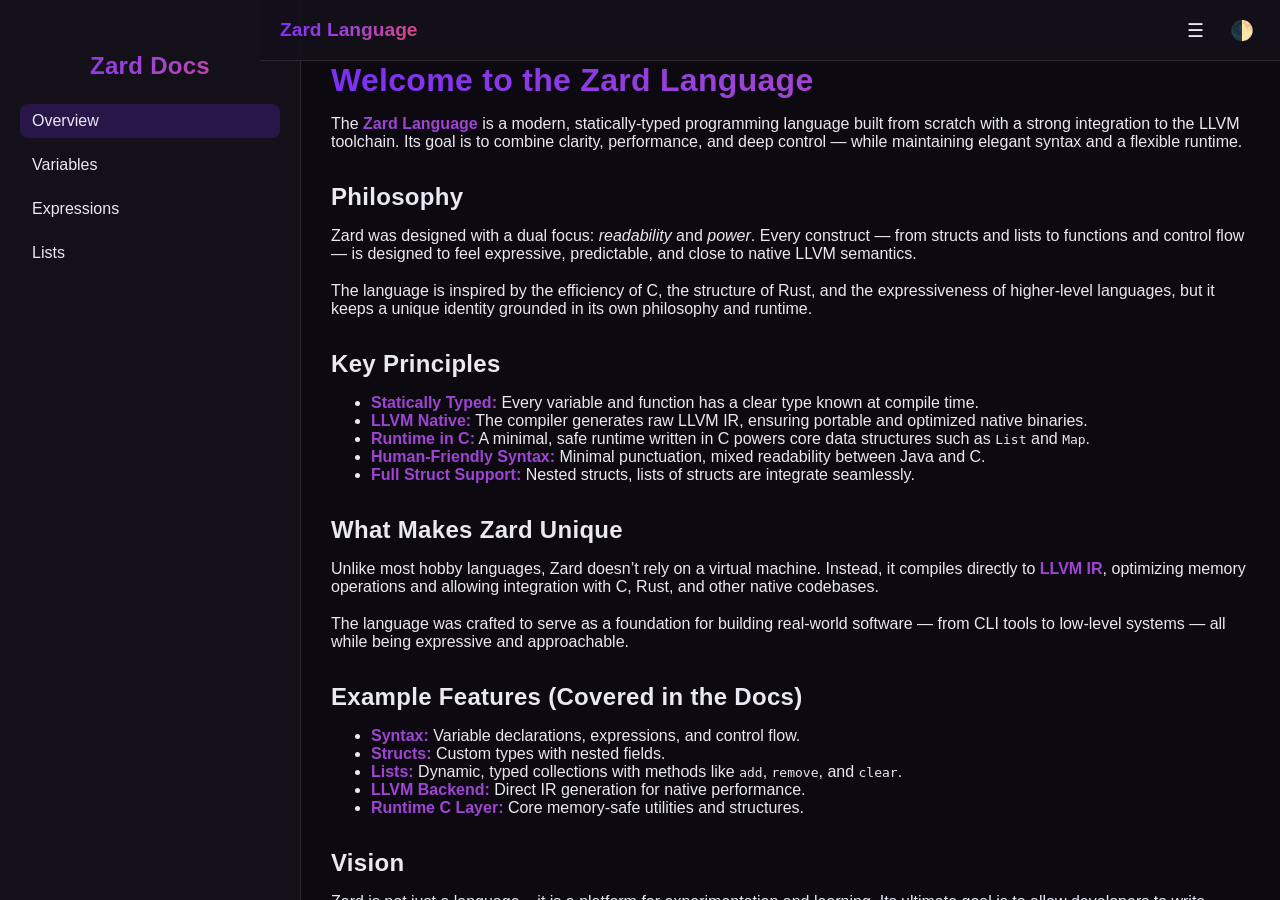
==== index.html @ ba29e6b5 "feat(docs): add Expressions page explaining arithmetic operators and precedence" ====
<!DOCTYPE html>
<html lang="en">
<head>
  <meta charset="UTF-8">
  <meta name="viewport" content="width=device-width, initial-scale=1.0">
  <title>Zard Language — Overview</title>
  <link rel="stylesheet" href="style.css">
</head>
<body>
  <div id="sidebar">
    <h2>Zard Docs</h2>
    <a href="index.html" style="background: rgba(123,47,247,0.2);">Overview</a>
    <a href="variables.html">Variables</a>
    <a href="expression.html">Expressions</a>
    <a href="lists.html">Lists</a>
  </div>

  <div id="content">
    <div id="topbar">
      <div id="logo">Zard Language</div>
      <div class="top-buttons">
        <button id="toggleSidebar">☰</button>
        <button id="toggleTheme">🌓</button>
      </div>
    </div>

    <section id="overview">
      <h1>Welcome to the Zard Language</h1>
      <p>
        The <strong>Zard Language</strong> is a modern, statically-typed programming language built from scratch with a strong integration to the LLVM toolchain.  
        Its goal is to combine clarity, performance, and deep control — while maintaining elegant syntax and a flexible runtime.
      </p>

      <h2>Philosophy</h2>
      <p>
        Zard was designed with a dual focus: <em>readability</em> and <em>power</em>.  
        Every construct — from structs and lists to functions and control flow — is designed to feel expressive, predictable, and close to native LLVM semantics.
      </p>
      <p>
        The language is inspired by the efficiency of C, the structure of Rust, and the expressiveness of higher-level languages, but it keeps a unique identity grounded in its own philosophy and runtime.
      </p>

      <h2> Key Principles</h2>
      <ul>
        <li><strong>Statically Typed:</strong> Every variable and function has a clear type known at compile time.</li>
        <li><strong>LLVM Native:</strong> The compiler generates raw LLVM IR, ensuring portable and optimized native binaries.</li>
        <li><strong>Runtime in C:</strong> A minimal, safe runtime written in C powers core data structures such as <code>List</code> and <code>Map</code>.</li>
        <li><strong>Human-Friendly Syntax:</strong> Minimal punctuation, mixed readability between Java and C.</li>
        <li><strong>Full Struct Support:</strong> Nested structs, lists of structs are integrate seamlessly.</li>
      </ul>

      <h2> What Makes Zard Unique</h2>
      <p>
        Unlike most hobby languages, Zard doesn’t rely on a virtual machine.  
        Instead, it compiles directly to <strong>LLVM IR</strong>, optimizing memory operations and allowing integration with C, Rust, and other native codebases.  
      </p>
      <p>
        The language was crafted to serve as a foundation for building real-world software — from CLI tools to low-level systems — all while being expressive and approachable.
      </p>

      <h2> Example Features (Covered in the Docs)</h2>
      <ul>
        <li> <strong>Syntax:</strong> Variable declarations, expressions, and control flow.</li>
        <li> <strong>Structs:</strong> Custom types with nested fields.</li>
        <li> <strong>Lists:</strong> Dynamic, typed collections with methods like <code>add</code>, <code>remove</code>, and <code>clear</code>.</li>
        <li> <strong>LLVM Backend:</strong> Direct IR generation for native performance.</li>
        <li> <strong>Runtime C Layer:</strong> Core memory-safe utilities and structures.</li>
      </ul>

      <h2>Vision</h2>
      <p>
        Zard is not just a language – it is a platform for experimentation and learning.  
        Its ultimate goal is to allow developers to write expressive programs with readability and control for multiple platforms.  
        Whether for language design exploration or serious development, Zard aims to be the perfect vehicle for creativity.
      </p>

            <h2>Future and Roadmap</h2>
      <p>
        Although Zard currently focuses on desktop and native compilation via LLVM, its long-term goal extends far beyond.  
        Several experimental subsets of the language have already been tested successfully on <strong>microcontrollers</strong> and embedded devices,  
        proving that Zard’s design can adapt to low-level environments with minimal overhead.
      </p>

      <p>
        In the future, the project aims to introduce a dedicated <strong>Zard Embedded Profile</strong> —  
        a lightweight runtime and compiler mode tailored for constrained systems such as ARM-based boards, IoT devices, and microcontrollers.  
        This profile will preserve the clarity of Zard’s syntax while offering deterministic memory control and hardware-level access.
      </p>

      <p>
        The vision is to make Zard a unified language capable of scaling from high-level application logic down to bare-metal environments —  
        bringing the same expressive syntax to every layer of development.
      </p>

      <ul>
        <li> Planned: Low-level runtime profile for embedded systems</li>
        <li> Experimental: LLVM-based subset for microcontrollers</li>
        <li> Future Goal: Cross-compilation pipeline for RISC-V and other targets</li>
      </ul>
      <p><em>“From high-level clarity to low-level precision — Zard is built to evolve.”</em></p>

    </section>
  </div>

  <script src="script.js"></script>
</body>
</html>
---- style.css ----
:root {
  --bg-dark: #0c0a10;
  --bg-light: #f5f4fa;
  --text-dark: #e9e8f3;
  --text-light: #1b1b1f;
  --accent: linear-gradient(135deg, #7B2FF7, #9F44D3, #E1467C);
  --purple-neon: #9f44d3;
  --sidebar-width: 260px;
  --transition: 0.3s ease;
}

body {
  margin: 0;
  font-family: 'Inter', sans-serif;
  background-color: var(--bg-dark);
  color: var(--text-dark);
  transition: background-color var(--transition), color var(--transition);
  display: flex;
  height: 100vh;
  overflow: hidden;
}
#sidebar {
  width: var(--sidebar-width);
  background: rgba(20, 16, 27, 0.95);
  border-right: 1px solid rgba(255, 255, 255, 0.1);
  padding: 20px;
  overflow-y: auto;
  transition: transform var(--transition);
}

#sidebar.hidden {
  transform: translateX(-100%);
}

#sidebar h2 {
  background: var(--accent);
  -webkit-background-clip: text;
  -webkit-text-fill-color: transparent;
  font-size: 1.5rem;
  margin-bottom: 1.5rem;
  text-align: center;
}

#sidebar a {
  display: block;
  color: var(--text-dark);
  text-decoration: none;
  margin: 10px 0;
  padding: 8px 12px;
  border-radius: 8px;
  transition: background var(--transition);
}

#sidebar a:hover {
  background: rgba(24, 21, 31, 0.2);
}

#content {
  flex: 1;
  overflow-y: auto;
  padding: 30px;
  background: var(--bg-dark);
}

h1 {
  font-size: 2rem;
  background: var(--accent);
  -webkit-background-clip: text;
  -webkit-text-fill-color: transparent;
}

pre {
  background: #181420;
  color: #e8e6f3;
  padding: 15px;
  border-radius: 10px;
  overflow-x: auto;
  font-family: monospace;
}

#topbar {
  position: fixed;
  left: var(--sidebar-width);
  right: 0;
  top: 0;
  height: 60px;
  background: rgba(20, 16, 27, 0.95);
  display: flex;
  align-items: center;
  justify-content: space-between;
  padding: 0 20px;
  border-bottom: 1px solid rgba(255, 255, 255, 0.1);
  transition: left var(--transition);
}

#topbar.hidden {
  left: 0;
}

#logo {
  font-weight: 700;
  font-size: 1.2rem;
  background: var(--accent);
  -webkit-background-clip: text;
  -webkit-text-fill-color: transparent;
}

.top-buttons button {
  background: none;
  border: none;
  color: var(--text-dark);
  font-size: 1.2rem;
  cursor: pointer;
  margin-left: 10px;
  transition: color var(--transition);
}

.top-buttons button:hover {
  color: var(--purple-neon);
}body.light {
  background: #f5f3f0; 
  color: #242424;
  font-family: 'Inter', 'Segoe UI', 'Helvetica Neue', sans-serif;
  line-height: 1.7;
}

body.light #content {
  background: #fbfaf8;
  color: #2a2a2a;
  border-left: 4px solid #e1467c;
  padding: 40px 50px;
  border-radius: 8px;
  box-shadow: 0 0 20px rgba(0,0,0,0.03);
}

body.light #sidebar {
  background: #ebe4f4;
  border-right: 1px solid rgba(0,0,0,0.15);
}

body.light #sidebar a {
  color: #222;
  font-weight: 500;
}

body.light #sidebar a:hover {
  background: rgba(159,68,211,0.15);
  color: #000;
}

strong {
  color: #9f44d3;
  font-weight: 600;
}

h1, h2, h3 {
  font-family: 'Inter', 'Segoe UI', sans-serif;
  letter-spacing: 0.3px;
  margin-top: 2rem;
  margin-bottom: 1rem;
}

p {
  margin-bottom: 1.2rem;
  font-size: 1rem;
}

body.light pre {
  background: #f0ebe7;
  color: #2e2e2e;
  border-left: 4px solid #9f44d3;
  padding: 18px;
  border-radius: 10px;
  box-shadow: 0 2px 10px rgba(0,0,0,0.04);
}
@media (max-width: 900px) {
  body {
    flex-direction: column;
    overflow: visible;
  }

  #sidebar {
    position: fixed;
    top: 60px;
    left: 0;
    height: calc(100% - 60px);
    width: var(--sidebar-width);
    background: rgba(20, 16, 27, 0.97);
    transform: translateX(-100%);
    transition: transform var(--transition);
    z-index: 20;
    box-shadow: 4px 0 15px rgba(0,0,0,0.3);
  }

  #sidebar.show {
    transform: translateX(0);
  }

  #topbar {
    position: fixed;
    top: 0;
    left: 0;
    width: 100%;
    background: rgba(20, 16, 27, 0.95);
    z-index: 25;
    padding: 0 12px; 
  }

  #logo {
    font-size: 1.1rem;
  }

  .top-buttons {
    display: flex;
    align-items: center;
    gap: 6px; 
  }

  .top-buttons button {
    font-size: 1.3rem;
    padding: 8px; 
    border-radius: 6px;
  }

  .top-buttons button:hover {
    background: rgba(123, 47, 247, 0.1);
  }

  #content {
    padding: 80px 18px 40px 18px;
  }

  h1 {
    font-size: 1.6rem;
  }

  pre {
    font-size: 0.9rem;
    padding: 12px;
  }

  #sidebar::-webkit-scrollbar {
    width: 6px;
  }

  #sidebar::-webkit-scrollbar-thumb {
    background: rgba(123,47,247,0.4);
    border-radius: 4px;
  }
}

@media (max-width: 500px) {
  #topbar {
    padding: 0 8px; 
  }

  #logo {
    font-size: 1rem;
  }

  .top-buttons button {
    font-size: 1.2rem;
    padding: 8px;
  }

  pre {
    font-size: 0.85rem;
  }

  #content {
    padding: 70px 14px 40px 14px;
  }
}
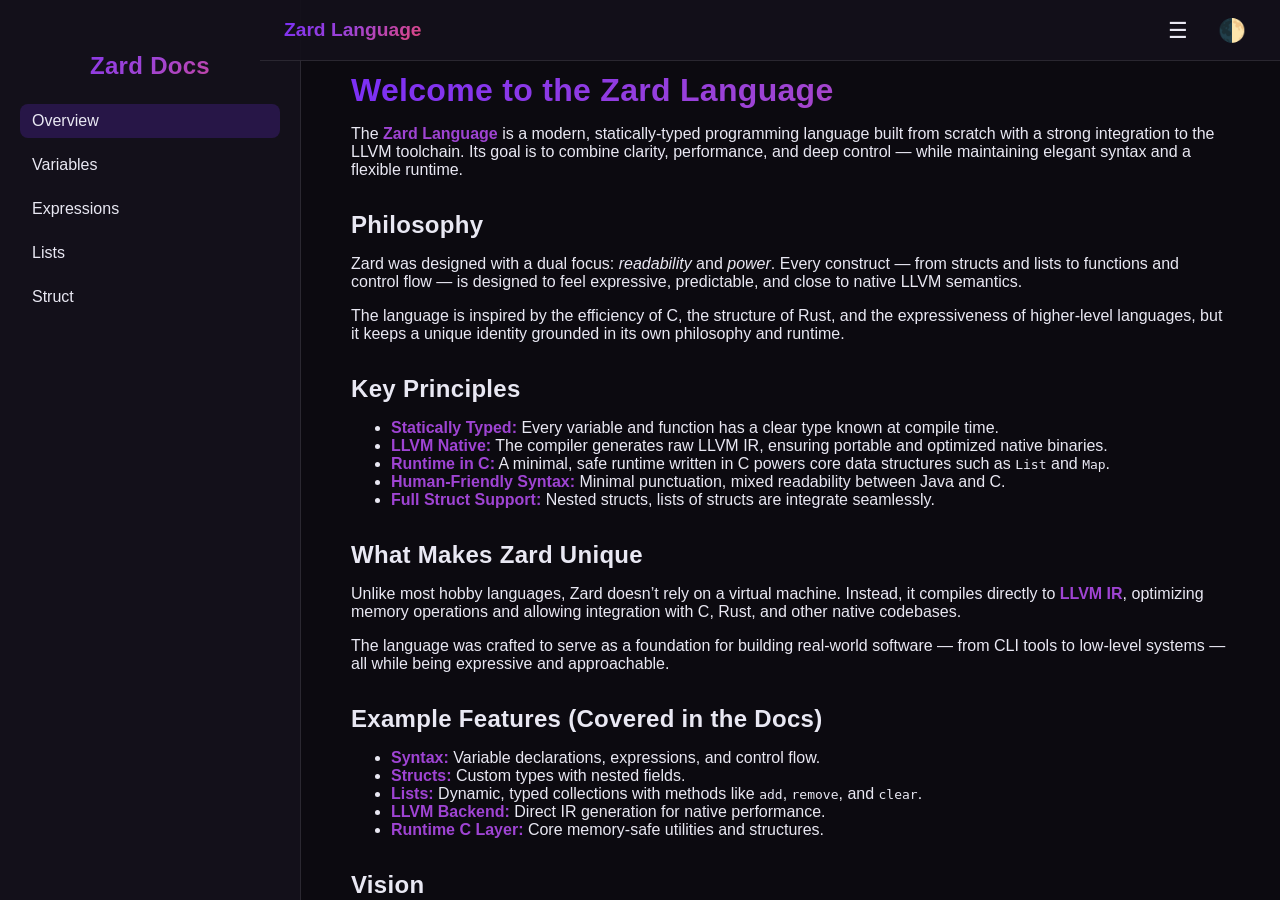
==== commit e82e488e: "docs(structs): add basic Structs documentation page - Created new structs.html explaining basic stru" ====
--- a/index.html
+++ b/index.html
@@ -13,6 +13,7 @@
     <a href="variables.html">Variables</a>
     <a href="expression.html">Expressions</a>
     <a href="lists.html">Lists</a>
+    <a href="structs.html">Struct</a>
   </div>
 
   <div id="content">
--- a/style.css
+++ b/style.css
@@ -1,6 +1,6 @@
 :root {
   --bg-dark: #0c0a10;
-  --bg-light: #f5f4fa;
+  --bg-light: #f8f6f9;
   --text-dark: #e9e8f3;
   --text-light: #1b1b1f;
   --accent: linear-gradient(135deg, #7B2FF7, #9F44D3, #E1467C);
@@ -19,13 +19,14 @@
   height: 100vh;
   overflow: hidden;
 }
+
 #sidebar {
   width: var(--sidebar-width);
   background: rgba(20, 16, 27, 0.95);
   border-right: 1px solid rgba(255, 255, 255, 0.1);
   padding: 20px;
   overflow-y: auto;
-  transition: transform var(--transition);
+  transition: transform var(--transition), background var(--transition);
 }
 
 #sidebar.hidden {
@@ -48,18 +49,19 @@
   margin: 10px 0;
   padding: 8px 12px;
   border-radius: 8px;
-  transition: background var(--transition);
+  transition: background var(--transition), color var(--transition);
 }
 
 #sidebar a:hover {
-  background: rgba(24, 21, 31, 0.2);
+  background: rgba(123, 47, 247, 0.15);
 }
 
 #content {
   flex: 1;
   overflow-y: auto;
-  padding: 30px;
+  padding: 40px 50px;
   background: var(--bg-dark);
+  transition: background var(--transition), color var(--transition);
 }
 
 h1 {
@@ -72,10 +74,12 @@
 pre {
   background: #181420;
   color: #e8e6f3;
-  padding: 15px;
+  padding: 18px;
   border-radius: 10px;
   overflow-x: auto;
   font-family: monospace;
+  border-left: 4px solid var(--purple-neon);
+  transition: background var(--transition), color var(--transition), border var(--transition);
 }
 
 #topbar {
@@ -87,10 +91,11 @@
   background: rgba(20, 16, 27, 0.95);
   display: flex;
   align-items: center;
-  justify-content: space-between;
-  padding: 0 20px;
+  justify-content: space-between; 
+  padding: 0 24px;
   border-bottom: 1px solid rgba(255, 255, 255, 0.1);
-  transition: left var(--transition);
+  transition: left var(--transition), background var(--transition);
+  z-index: 10;
 }
 
 #topbar.hidden {
@@ -103,44 +108,50 @@
   background: var(--accent);
   -webkit-background-clip: text;
   -webkit-text-fill-color: transparent;
+  user-select: none;
+}
+
+.top-buttons {
+  display: flex;
+  align-items: center;
+  justify-content: flex-end;
+  gap: 10px;
 }
 
 .top-buttons button {
   background: none;
   border: none;
   color: var(--text-dark);
-  font-size: 1.2rem;
+  font-size: 1.4rem;
   cursor: pointer;
-  margin-left: 10px;
-  transition: color var(--transition);
+  padding: 6px 10px;
+  border-radius: 8px;
+  transition: color var(--transition), background var(--transition), box-shadow var(--transition);
 }
 
 .top-buttons button:hover {
   color: var(--purple-neon);
-}body.light {
-  background: #f5f3f0; 
-  color: #242424;
-  font-family: 'Inter', 'Segoe UI', 'Helvetica Neue', sans-serif;
-  line-height: 1.7;
+  background: rgba(123,47,247,0.1);
+  box-shadow: 0 0 6px rgba(159,68,211,0.4);
+}
+
+body.light {
+  background: var(--bg-light);
+  color: var(--text-light);
 }
 
 body.light #content {
-  background: #fbfaf8;
+  background: var(--bg-light);
   color: #2a2a2a;
-  border-left: 4px solid #e1467c;
-  padding: 40px 50px;
-  border-radius: 8px;
-  box-shadow: 0 0 20px rgba(0,0,0,0.03);
 }
 
 body.light #sidebar {
-  background: #ebe4f4;
+  background: #f0eef9;
   border-right: 1px solid rgba(0,0,0,0.15);
 }
 
 body.light #sidebar a {
-  color: #222;
-  font-weight: 500;
+  color: #111;
 }
 
 body.light #sidebar a:hover {
@@ -148,31 +159,39 @@
   color: #000;
 }
 
+body.light pre {
+  background: #f2edf7;
+  color: #222;
+  border-left: 4px solid #9f44d3;
+}
+
+body.light #topbar {
+  background: #f3eff9;
+  border-bottom: 1px solid rgba(0,0,0,0.1);
+}
+
+body.light .top-buttons button {
+  color: #4a1472;
+  text-shadow: 0 0 6px rgba(159,68,211,0.7);
+}
+
+body.light .top-buttons button:hover {
+  color: #9f44d3;
+  background: rgba(159,68,211,0.1);
+  box-shadow: 0 0 8px rgba(159,68,211,0.6);
+}
+
 strong {
-  color: #9f44d3;
-  font-weight: 600;
+  color: var(--purple-neon);
 }
 
 h1, h2, h3 {
   font-family: 'Inter', 'Segoe UI', sans-serif;
-  letter-spacing: 0.3px;
   margin-top: 2rem;
   margin-bottom: 1rem;
-}
-
-p {
-  margin-bottom: 1.2rem;
-  font-size: 1rem;
-}
-
-body.light pre {
-  background: #f0ebe7;
-  color: #2e2e2e;
-  border-left: 4px solid #9f44d3;
-  padding: 18px;
-  border-radius: 10px;
-  box-shadow: 0 2px 10px rgba(0,0,0,0.04);
-}
+  letter-spacing: 0.3px;
+}
+
 @media (max-width: 900px) {
   body {
     flex-direction: column;
@@ -185,9 +204,7 @@
     left: 0;
     height: calc(100% - 60px);
     width: var(--sidebar-width);
-    background: rgba(20, 16, 27, 0.97);
     transform: translateX(-100%);
-    transition: transform var(--transition);
     z-index: 20;
     box-shadow: 4px 0 15px rgba(0,0,0,0.3);
   }
@@ -197,77 +214,36 @@
   }
 
   #topbar {
-    position: fixed;
-    top: 0;
     left: 0;
     width: 100%;
-    background: rgba(20, 16, 27, 0.95);
     z-index: 25;
-    padding: 0 12px; 
+    padding: 0 16px;
+    justify-content: space-between;
   }
 
   #logo {
     font-size: 1.1rem;
   }
 
-  .top-buttons {
-    display: flex;
-    align-items: center;
-    gap: 6px; 
-  }
-
   .top-buttons button {
     font-size: 1.3rem;
-    padding: 8px; 
-    border-radius: 6px;
-  }
-
-  .top-buttons button:hover {
-    background: rgba(123, 47, 247, 0.1);
   }
 
   #content {
-    padding: 80px 18px 40px 18px;
-  }
-
-  h1 {
-    font-size: 1.6rem;
+    padding: 80px 20px 40px 20px;
   }
 
   pre {
     font-size: 0.9rem;
-    padding: 12px;
-  }
-
-  #sidebar::-webkit-scrollbar {
-    width: 6px;
-  }
-
-  #sidebar::-webkit-scrollbar-thumb {
-    background: rgba(123,47,247,0.4);
-    border-radius: 4px;
   }
 }
 
 @media (max-width: 500px) {
-  #topbar {
-    padding: 0 8px; 
-  }
-
-  #logo {
-    font-size: 1rem;
-  }
-
-  .top-buttons button {
-    font-size: 1.2rem;
-    padding: 8px;
+  #content {
+    padding: 70px 14px 40px 14px;
   }
 
   pre {
     font-size: 0.85rem;
   }
-
-  #content {
-    padding: 70px 14px 40px 14px;
-  }
-}
+}
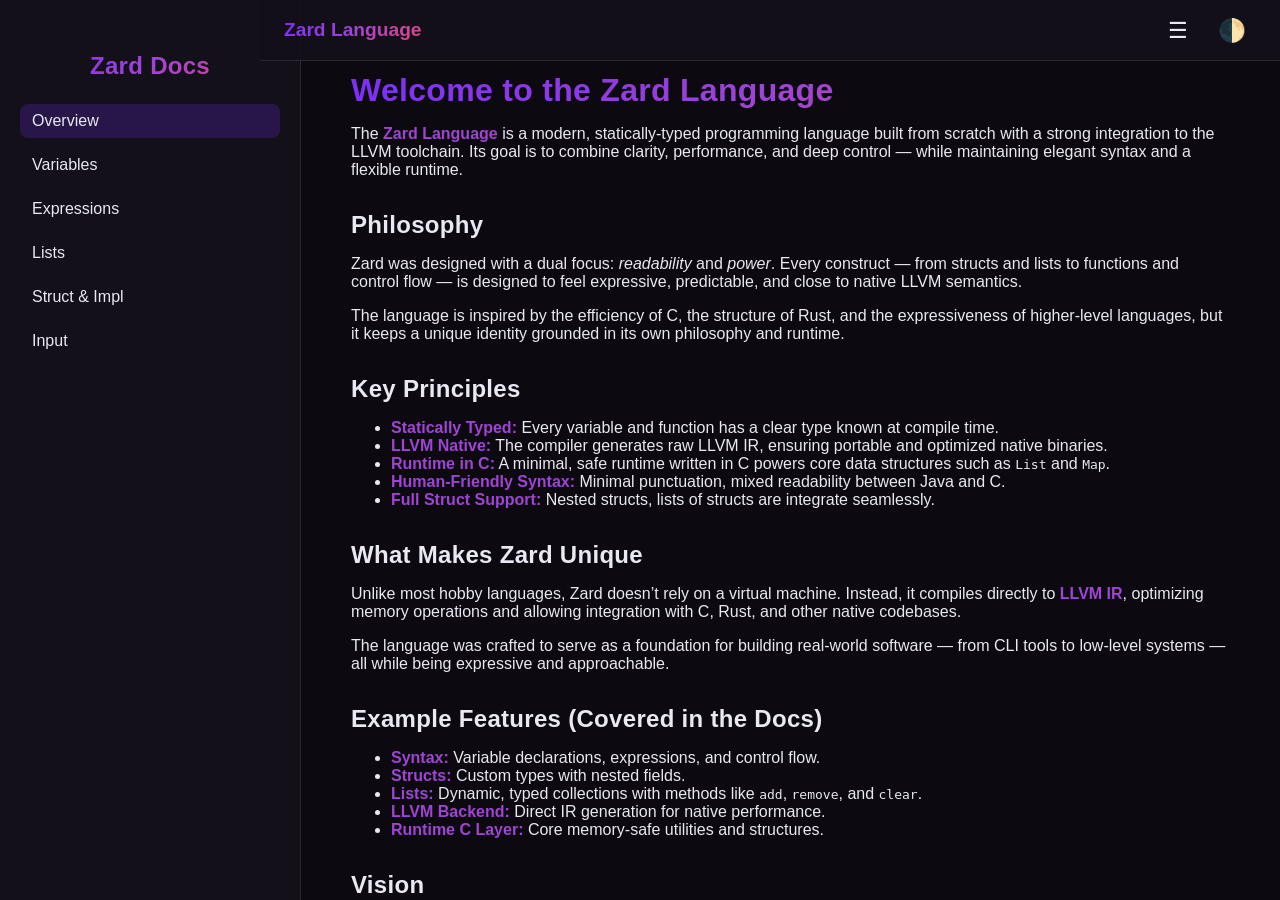
==== commit 81b78b64: "input reference" ====
--- a/index.html
+++ b/index.html
@@ -9,11 +9,12 @@
 <body>
   <div id="sidebar">
     <h2>Zard Docs</h2>
-    <a href="index.html" style="background: rgba(123,47,247,0.2);">Overview</a>
+    <a href="index.html"style="background: rgba(123,47,247,0.2);"">Overview</a>
     <a href="variables.html">Variables</a>
     <a href="expression.html">Expressions</a>
     <a href="lists.html">Lists</a>
-    <a href="structs.html">Struct</a>
+    <a href="structs.html">Struct & Impl</a>
+    <a href="input.html">Input</a>
   </div>
 
   <div id="content">
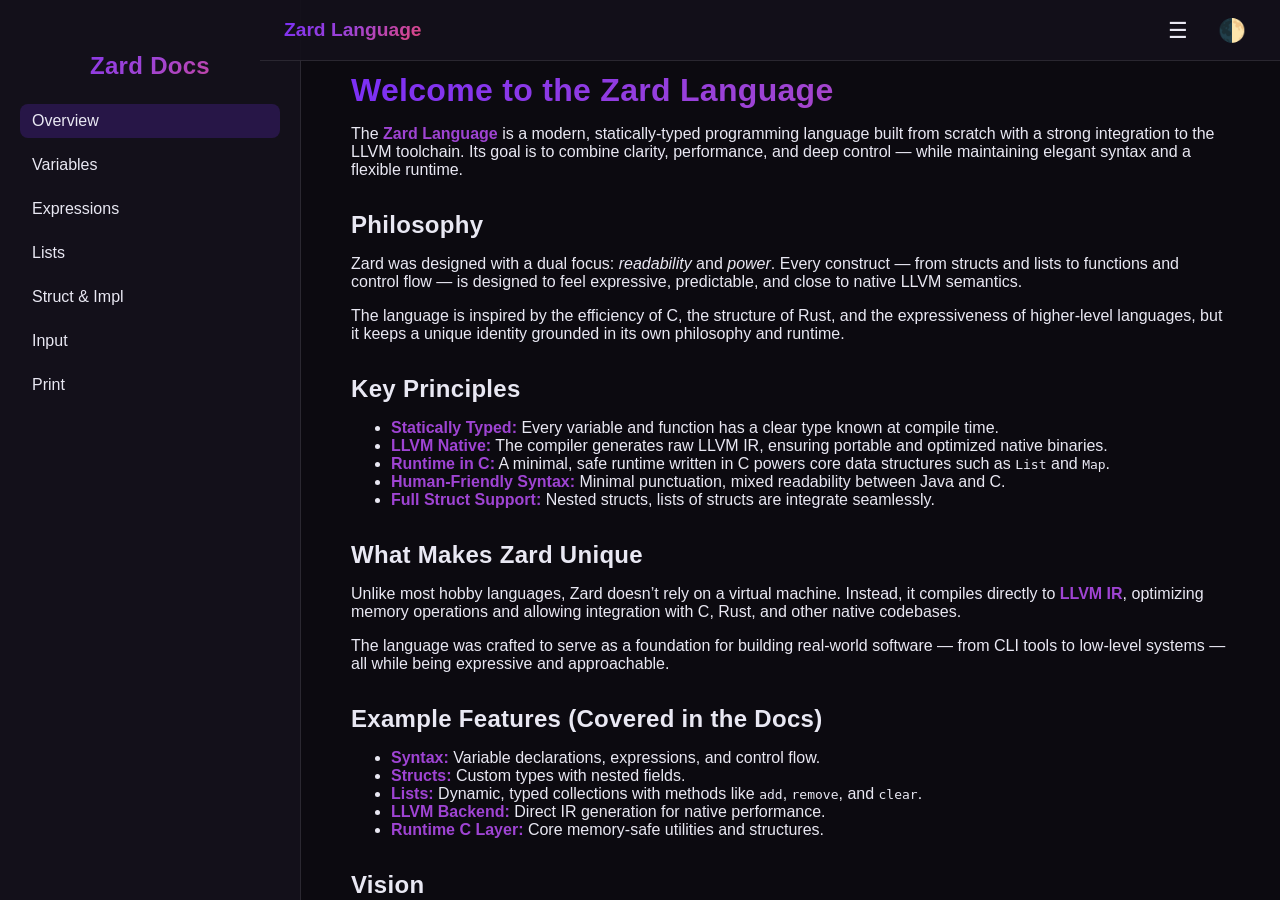
==== commit eac4ff49: "print.html" ====
--- a/index.html
+++ b/index.html
@@ -15,6 +15,7 @@
     <a href="lists.html">Lists</a>
     <a href="structs.html">Struct & Impl</a>
     <a href="input.html">Input</a>
+    <a href="print.html">Print</a>
   </div>
 
   <div id="content">
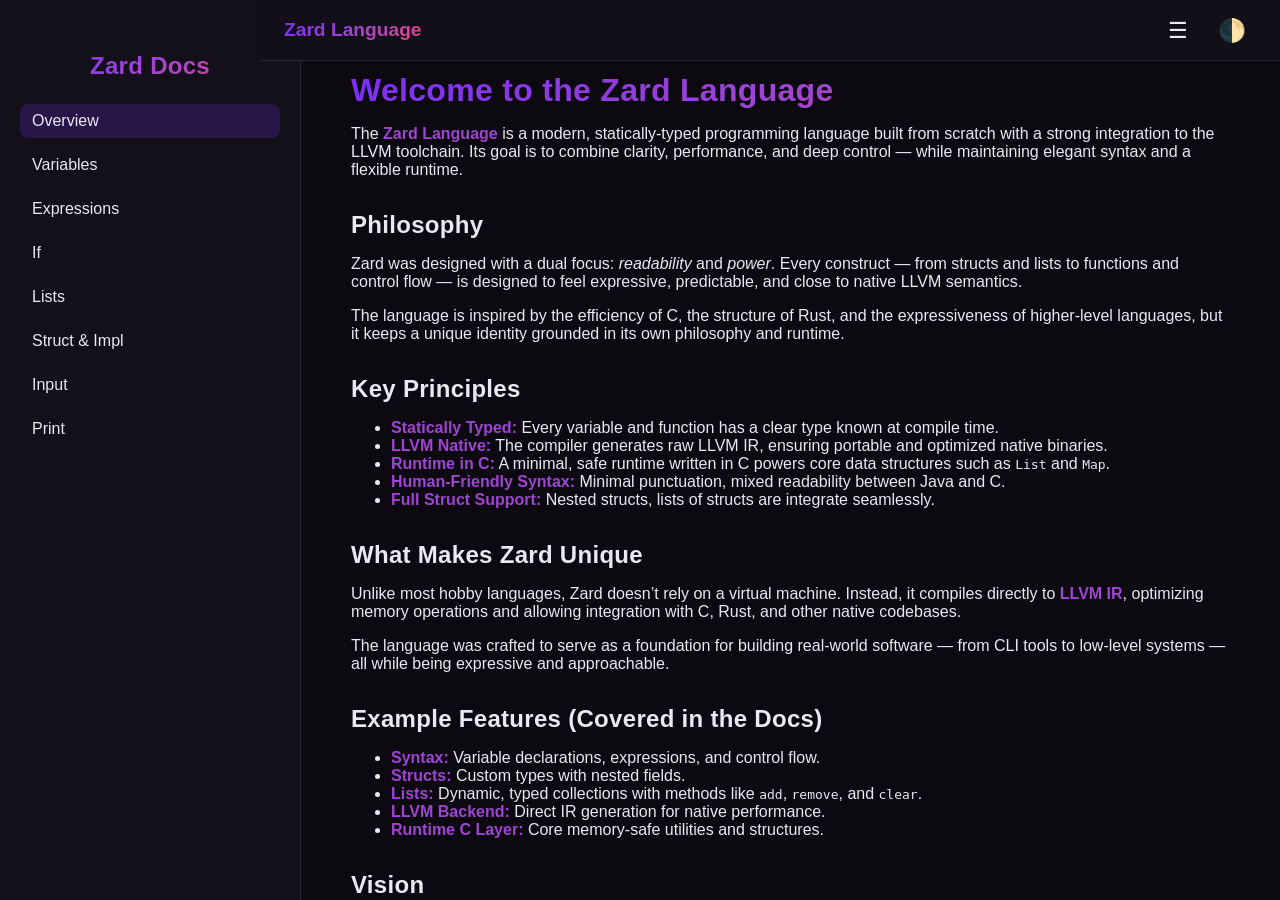
==== commit f930cf41: "feat(IF declaration)" ====
--- a/index.html
+++ b/index.html
@@ -12,6 +12,7 @@
     <a href="index.html"style="background: rgba(123,47,247,0.2);"">Overview</a>
     <a href="variables.html">Variables</a>
     <a href="expression.html">Expressions</a>
+    <a href="if.html">If</a>
     <a href="lists.html">Lists</a>
     <a href="structs.html">Struct & Impl</a>
     <a href="input.html">Input</a>
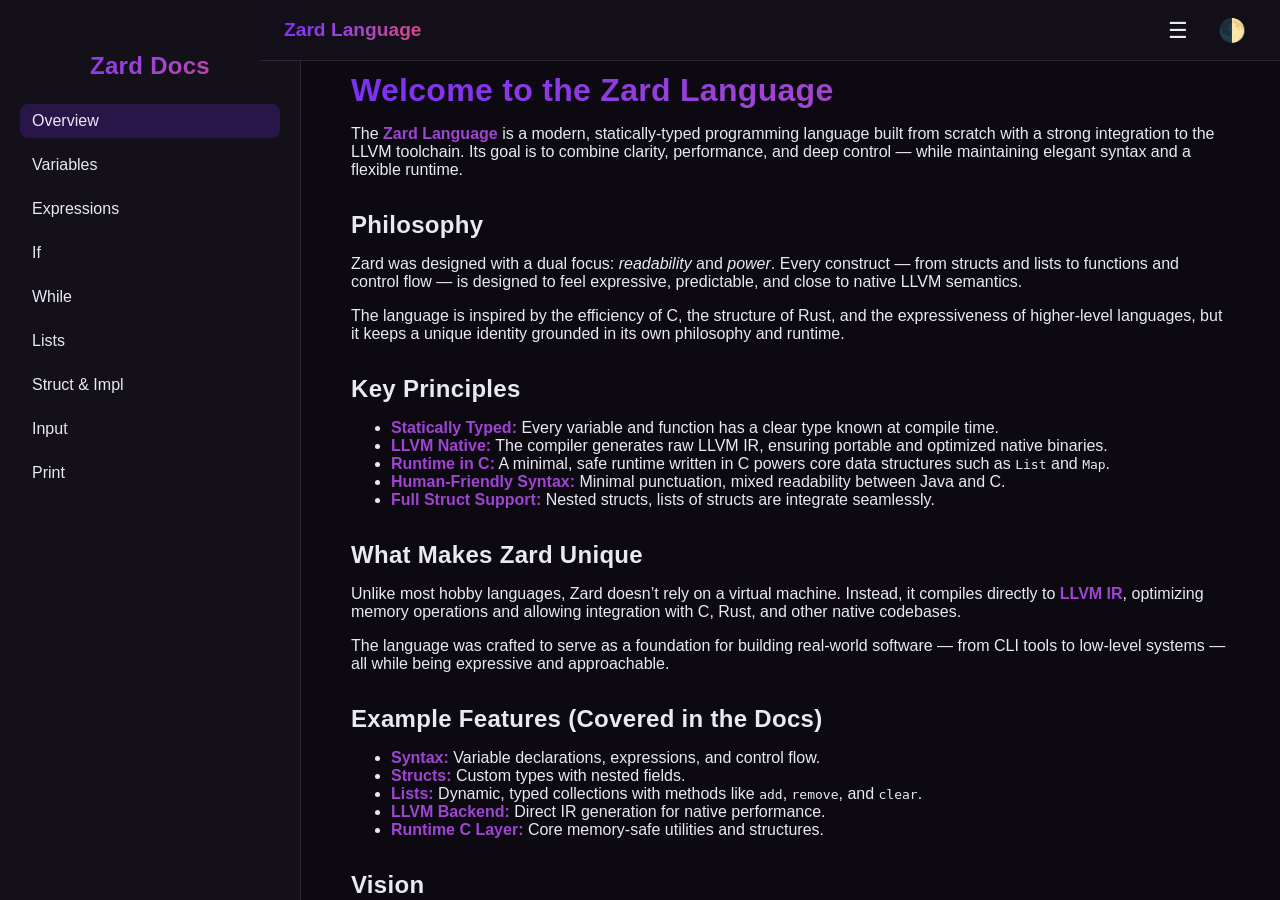
==== commit 9635e3b8: "feat(While)" ====
--- a/index.html
+++ b/index.html
@@ -13,6 +13,7 @@
     <a href="variables.html">Variables</a>
     <a href="expression.html">Expressions</a>
     <a href="if.html">If</a>
+    <a href="while.html">While</a>
     <a href="lists.html">Lists</a>
     <a href="structs.html">Struct & Impl</a>
     <a href="input.html">Input</a>
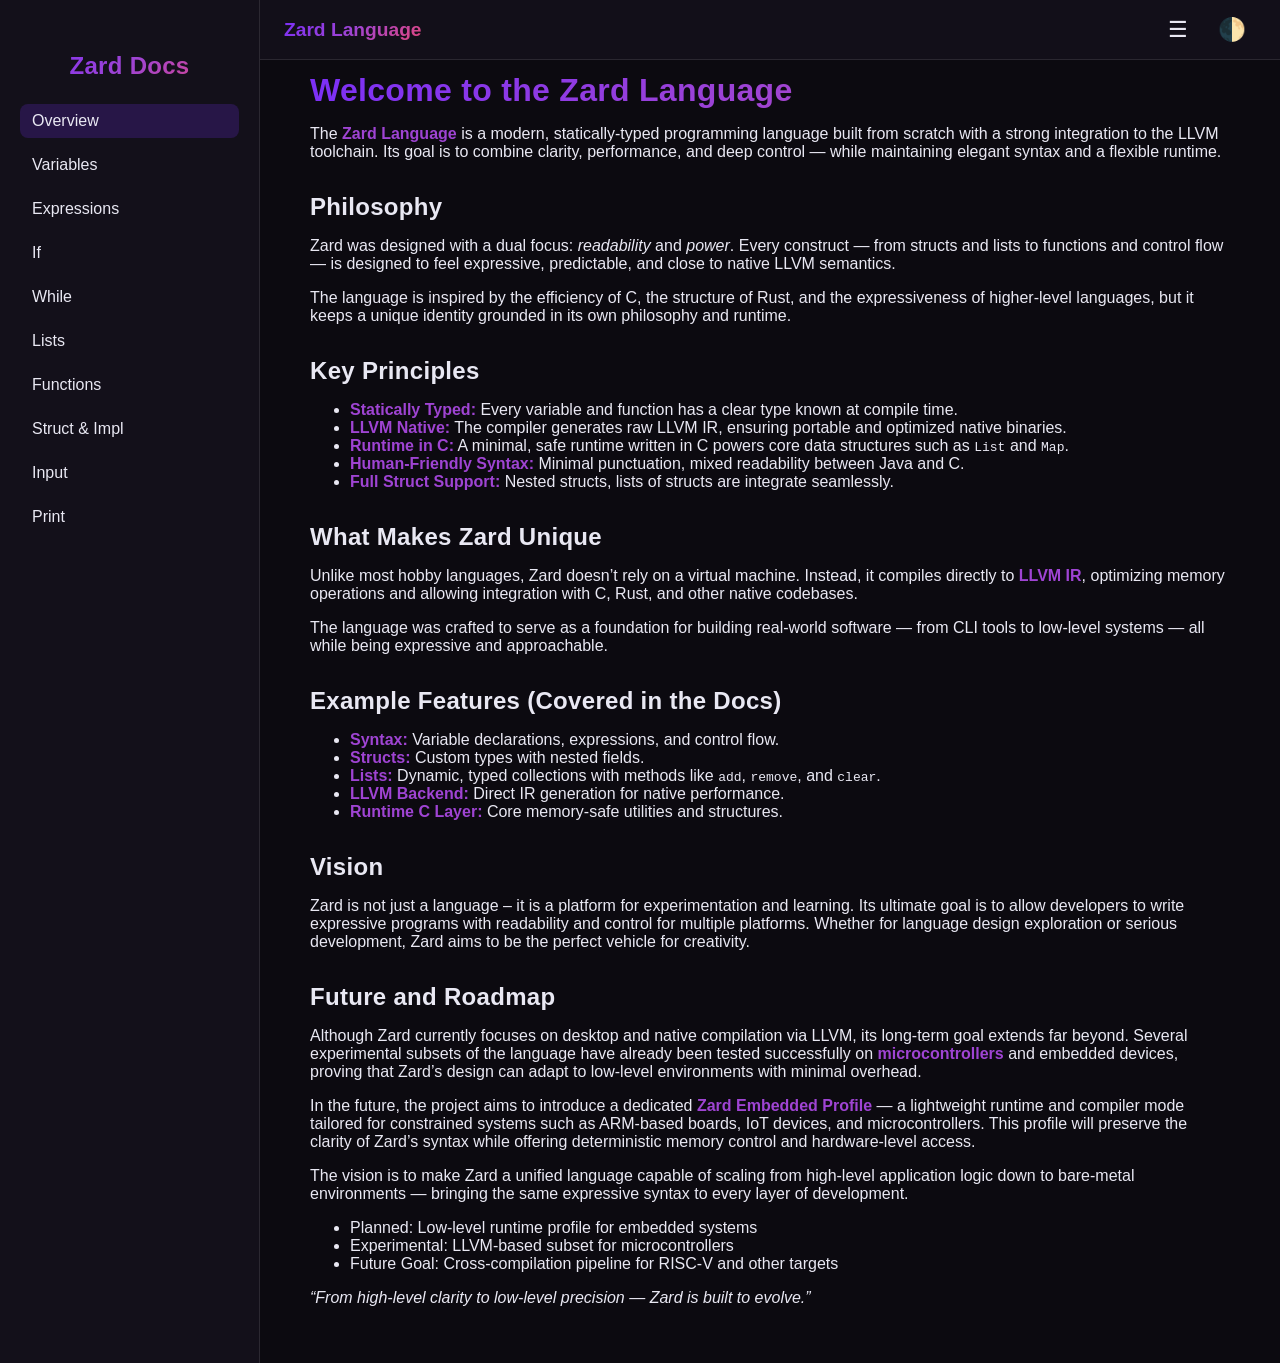
==== commit 5b49ae20: "functions doc" ====
--- a/index.html
+++ b/index.html
@@ -15,6 +15,7 @@
     <a href="if.html">If</a>
     <a href="while.html">While</a>
     <a href="lists.html">Lists</a>
+    <a href="function.html">Functions</a>
     <a href="structs.html">Struct & Impl</a>
     <a href="input.html">Input</a>
     <a href="print.html">Print</a>
--- a/style.css
+++ b/style.css
@@ -9,6 +9,16 @@
   --transition: 0.3s ease;
 }
 
+
+* {
+  box-sizing: border-box;
+}
+
+html {
+  width: 100%;
+  overflow-x: hidden;
+}
+
 body {
   margin: 0;
   font-family: 'Inter', sans-serif;
@@ -16,9 +26,10 @@
   color: var(--text-dark);
   transition: background-color var(--transition), color var(--transition);
   display: flex;
-  height: 100vh;
-  overflow: hidden;
-}
+  min-height: 100vh;
+  overflow-x: hidden;
+}
+
 
 #sidebar {
   width: var(--sidebar-width);
@@ -56,6 +67,7 @@
   background: rgba(123, 47, 247, 0.15);
 }
 
+
 #content {
   flex: 1;
   overflow-y: auto;
@@ -70,6 +82,18 @@
   -webkit-background-clip: text;
   -webkit-text-fill-color: transparent;
 }
+
+h1, h2, h3 {
+  font-family: 'Inter', 'Segoe UI', sans-serif;
+  margin-top: 2rem;
+  margin-bottom: 1rem;
+  letter-spacing: 0.3px;
+}
+
+strong {
+  color: var(--purple-neon);
+}
+
 
 pre {
   background: #181420;
@@ -80,7 +104,17 @@
   font-family: monospace;
   border-left: 4px solid var(--purple-neon);
   transition: background var(--transition), color var(--transition), border var(--transition);
-}
+
+  max-width: 100%;
+  box-sizing: border-box;
+}
+
+pre code {
+  display: block;
+  max-width: 100%;
+  white-space: pre;
+}
+
 
 #topbar {
   position: fixed;
@@ -91,7 +125,7 @@
   background: rgba(20, 16, 27, 0.95);
   display: flex;
   align-items: center;
-  justify-content: space-between; 
+  justify-content: space-between;
   padding: 0 24px;
   border-bottom: 1px solid rgba(255, 255, 255, 0.1);
   transition: left var(--transition), background var(--transition);
@@ -114,7 +148,6 @@
 .top-buttons {
   display: flex;
   align-items: center;
-  justify-content: flex-end;
   gap: 10px;
 }
 
@@ -135,6 +168,7 @@
   box-shadow: 0 0 6px rgba(159,68,211,0.4);
 }
 
+
 body.light {
   background: var(--bg-light);
   color: var(--text-light);
@@ -156,13 +190,12 @@
 
 body.light #sidebar a:hover {
   background: rgba(159,68,211,0.15);
-  color: #000;
 }
 
 body.light pre {
   background: #f2edf7;
   color: #222;
-  border-left: 4px solid #9f44d3;
+  border-left-color: #9f44d3;
 }
 
 body.light #topbar {
@@ -172,30 +205,12 @@
 
 body.light .top-buttons button {
   color: #4a1472;
-  text-shadow: 0 0 6px rgba(159,68,211,0.7);
-}
-
-body.light .top-buttons button:hover {
-  color: #9f44d3;
-  background: rgba(159,68,211,0.1);
-  box-shadow: 0 0 8px rgba(159,68,211,0.6);
-}
-
-strong {
-  color: var(--purple-neon);
-}
-
-h1, h2, h3 {
-  font-family: 'Inter', 'Segoe UI', sans-serif;
-  margin-top: 2rem;
-  margin-bottom: 1rem;
-  letter-spacing: 0.3px;
-}
+}
+
 
 @media (max-width: 900px) {
   body {
     flex-direction: column;
-    overflow: visible;
   }
 
   #sidebar {
@@ -203,7 +218,6 @@
     top: 60px;
     left: 0;
     height: calc(100% - 60px);
-    width: var(--sidebar-width);
     transform: translateX(-100%);
     z-index: 20;
     box-shadow: 4px 0 15px rgba(0,0,0,0.3);
@@ -216,31 +230,23 @@
   #topbar {
     left: 0;
     width: 100%;
+    padding: 0 16px;
     z-index: 25;
-    padding: 0 16px;
-    justify-content: space-between;
-  }
-
-  #logo {
-    font-size: 1.1rem;
-  }
-
-  .top-buttons button {
-    font-size: 1.3rem;
   }
 
   #content {
-    padding: 80px 20px 40px 20px;
-  }
-
-  pre {
-    font-size: 0.9rem;
+    padding: 80px 20px 40px;
+  }
+
+  pre code {
+    white-space: pre-wrap;
+    word-break: break-word;
   }
 }
 
 @media (max-width: 500px) {
   #content {
-    padding: 70px 14px 40px 14px;
+    padding: 70px 14px 40px;
   }
 
   pre {
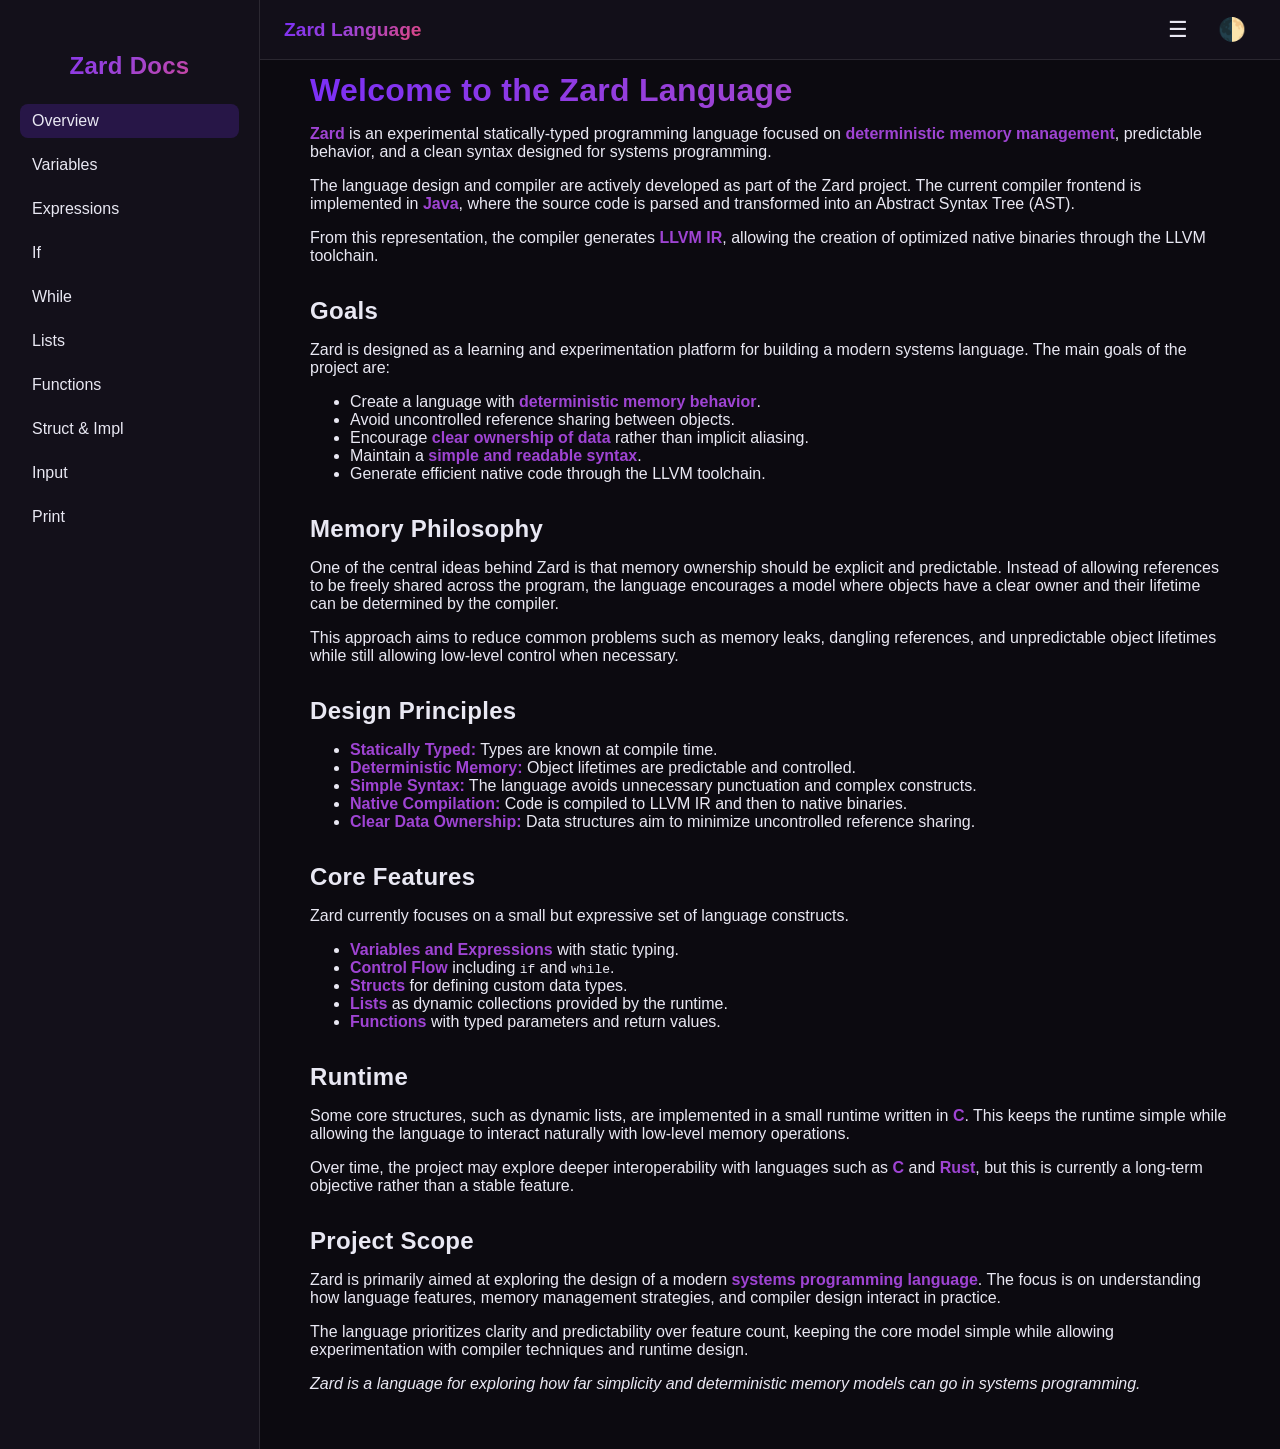
==== commit 2043c1bc: "update overview" ====
--- a/index.html
+++ b/index.html
@@ -1,113 +1,151 @@
 <!DOCTYPE html>
+
 <html lang="en">
 <head>
-  <meta charset="UTF-8">
-  <meta name="viewport" content="width=device-width, initial-scale=1.0">
-  <title>Zard Language — Overview</title>
-  <link rel="stylesheet" href="style.css">
+<meta charset="UTF-8">
+<meta name="viewport" content="width=device-width, initial-scale=1.0">
+<title>Zard Language — Overview</title>
+<link rel="stylesheet" href="style.css">
 </head>
+
 <body>
-  <div id="sidebar">
-    <h2>Zard Docs</h2>
-    <a href="index.html"style="background: rgba(123,47,247,0.2);"">Overview</a>
-    <a href="variables.html">Variables</a>
-    <a href="expression.html">Expressions</a>
-    <a href="if.html">If</a>
-    <a href="while.html">While</a>
-    <a href="lists.html">Lists</a>
-    <a href="function.html">Functions</a>
-    <a href="structs.html">Struct & Impl</a>
-    <a href="input.html">Input</a>
-    <a href="print.html">Print</a>
-  </div>
 
-  <div id="content">
-    <div id="topbar">
-      <div id="logo">Zard Language</div>
-      <div class="top-buttons">
-        <button id="toggleSidebar">☰</button>
-        <button id="toggleTheme">🌓</button>
-      </div>
-    </div>
+<div id="sidebar">
+<h2>Zard Docs</h2>
+<a href="index.html" style="background: rgba(123,47,247,0.2);">Overview</a>
+<a href="variables.html">Variables</a>
+<a href="expression.html">Expressions</a>
+<a href="if.html">If</a>
+<a href="while.html">While</a>
+<a href="lists.html">Lists</a>
+<a href="function.html">Functions</a>
+<a href="structs.html">Struct & Impl</a>
+<a href="input.html">Input</a>
+<a href="print.html">Print</a>
+</div>
 
-    <section id="overview">
-      <h1>Welcome to the Zard Language</h1>
-      <p>
-        The <strong>Zard Language</strong> is a modern, statically-typed programming language built from scratch with a strong integration to the LLVM toolchain.  
-        Its goal is to combine clarity, performance, and deep control — while maintaining elegant syntax and a flexible runtime.
-      </p>
+<div id="content">
 
-      <h2>Philosophy</h2>
-      <p>
-        Zard was designed with a dual focus: <em>readability</em> and <em>power</em>.  
-        Every construct — from structs and lists to functions and control flow — is designed to feel expressive, predictable, and close to native LLVM semantics.
-      </p>
-      <p>
-        The language is inspired by the efficiency of C, the structure of Rust, and the expressiveness of higher-level languages, but it keeps a unique identity grounded in its own philosophy and runtime.
-      </p>
+<div id="topbar">
+<div id="logo">Zard Language</div>
+<div class="top-buttons">
+<button id="toggleSidebar">☰</button>
+<button id="toggleTheme">🌓</button>
+</div>
+</div>
 
-      <h2> Key Principles</h2>
-      <ul>
-        <li><strong>Statically Typed:</strong> Every variable and function has a clear type known at compile time.</li>
-        <li><strong>LLVM Native:</strong> The compiler generates raw LLVM IR, ensuring portable and optimized native binaries.</li>
-        <li><strong>Runtime in C:</strong> A minimal, safe runtime written in C powers core data structures such as <code>List</code> and <code>Map</code>.</li>
-        <li><strong>Human-Friendly Syntax:</strong> Minimal punctuation, mixed readability between Java and C.</li>
-        <li><strong>Full Struct Support:</strong> Nested structs, lists of structs are integrate seamlessly.</li>
-      </ul>
+<section id="overview">
 
-      <h2> What Makes Zard Unique</h2>
-      <p>
-        Unlike most hobby languages, Zard doesn’t rely on a virtual machine.  
-        Instead, it compiles directly to <strong>LLVM IR</strong>, optimizing memory operations and allowing integration with C, Rust, and other native codebases.  
-      </p>
-      <p>
-        The language was crafted to serve as a foundation for building real-world software — from CLI tools to low-level systems — all while being expressive and approachable.
-      </p>
+<h1>Welcome to the Zard Language</h1>
 
-      <h2> Example Features (Covered in the Docs)</h2>
-      <ul>
-        <li> <strong>Syntax:</strong> Variable declarations, expressions, and control flow.</li>
-        <li> <strong>Structs:</strong> Custom types with nested fields.</li>
-        <li> <strong>Lists:</strong> Dynamic, typed collections with methods like <code>add</code>, <code>remove</code>, and <code>clear</code>.</li>
-        <li> <strong>LLVM Backend:</strong> Direct IR generation for native performance.</li>
-        <li> <strong>Runtime C Layer:</strong> Core memory-safe utilities and structures.</li>
-      </ul>
+<p>
+<strong>Zard</strong> is an experimental statically-typed programming language focused on
+<strong>deterministic memory management</strong>, predictable behavior, and a clean syntax
+designed for systems programming.
+</p>
 
-      <h2>Vision</h2>
-      <p>
-        Zard is not just a language – it is a platform for experimentation and learning.  
-        Its ultimate goal is to allow developers to write expressive programs with readability and control for multiple platforms.  
-        Whether for language design exploration or serious development, Zard aims to be the perfect vehicle for creativity.
-      </p>
+<p>
+The language design and compiler are actively developed as part of the Zard project.
+The current compiler frontend is implemented in <strong>Java</strong>, where the source code
+is parsed and transformed into an Abstract Syntax Tree (AST).
+</p>
 
-            <h2>Future and Roadmap</h2>
-      <p>
-        Although Zard currently focuses on desktop and native compilation via LLVM, its long-term goal extends far beyond.  
-        Several experimental subsets of the language have already been tested successfully on <strong>microcontrollers</strong> and embedded devices,  
-        proving that Zard’s design can adapt to low-level environments with minimal overhead.
-      </p>
+<p>
+From this representation, the compiler generates <strong>LLVM IR</strong>, allowing the
+creation of optimized native binaries through the LLVM toolchain.
+</p>
 
-      <p>
-        In the future, the project aims to introduce a dedicated <strong>Zard Embedded Profile</strong> —  
-        a lightweight runtime and compiler mode tailored for constrained systems such as ARM-based boards, IoT devices, and microcontrollers.  
-        This profile will preserve the clarity of Zard’s syntax while offering deterministic memory control and hardware-level access.
-      </p>
+<h2>Goals</h2>
 
-      <p>
-        The vision is to make Zard a unified language capable of scaling from high-level application logic down to bare-metal environments —  
-        bringing the same expressive syntax to every layer of development.
-      </p>
+<p>
+Zard is designed as a learning and experimentation platform for building a modern
+systems language. The main goals of the project are:
+</p>
 
-      <ul>
-        <li> Planned: Low-level runtime profile for embedded systems</li>
-        <li> Experimental: LLVM-based subset for microcontrollers</li>
-        <li> Future Goal: Cross-compilation pipeline for RISC-V and other targets</li>
-      </ul>
-      <p><em>“From high-level clarity to low-level precision — Zard is built to evolve.”</em></p>
+<ul>
+<li>Create a language with <strong>deterministic memory behavior</strong>.</li>
+<li>Avoid uncontrolled reference sharing between objects.</li>
+<li>Encourage <strong>clear ownership of data</strong> rather than implicit aliasing.</li>
+<li>Maintain a <strong>simple and readable syntax</strong>.</li>
+<li>Generate efficient native code through the LLVM toolchain.</li>
+</ul>
 
-    </section>
-  </div>
+<h2>Memory Philosophy</h2>
 
-  <script src="script.js"></script>
+<p>
+One of the central ideas behind Zard is that memory ownership should be explicit
+and predictable. Instead of allowing references to be freely shared across the
+program, the language encourages a model where objects have a clear owner and
+their lifetime can be determined by the compiler.
+</p>
+
+<p>
+This approach aims to reduce common problems such as memory leaks, dangling
+references, and unpredictable object lifetimes while still allowing low-level
+control when necessary.
+</p>
+
+<h2>Design Principles</h2>
+
+<ul>
+<li><strong>Statically Typed:</strong> Types are known at compile time.</li>
+<li><strong>Deterministic Memory:</strong> Object lifetimes are predictable and controlled.</li>
+<li><strong>Simple Syntax:</strong> The language avoids unnecessary punctuation and complex constructs.</li>
+<li><strong>Native Compilation:</strong> Code is compiled to LLVM IR and then to native binaries.</li>
+<li><strong>Clear Data Ownership:</strong> Data structures aim to minimize uncontrolled reference sharing.</li>
+</ul>
+
+<h2>Core Features</h2>
+
+<p>
+Zard currently focuses on a small but expressive set of language constructs.
+</p>
+
+<ul>
+<li><strong>Variables and Expressions</strong> with static typing.</li>
+<li><strong>Control Flow</strong> including <code>if</code> and <code>while</code>.</li>
+<li><strong>Structs</strong> for defining custom data types.</li>
+<li><strong>Lists</strong> as dynamic collections provided by the runtime.</li>
+<li><strong>Functions</strong> with typed parameters and return values.</li>
+</ul>
+
+<h2>Runtime</h2>
+
+<p>
+Some core structures, such as dynamic lists, are implemented in a small runtime
+written in <strong>C</strong>. This keeps the runtime simple while allowing the language
+to interact naturally with low-level memory operations.
+</p>
+
+<p>
+Over time, the project may explore deeper interoperability with languages such
+as <strong>C</strong> and <strong>Rust</strong>, but this is currently a long-term objective rather
+than a stable feature.
+</p>
+
+<h2>Project Scope</h2>
+
+<p>
+Zard is primarily aimed at exploring the design of a modern
+<strong>systems programming language</strong>. The focus is on understanding how
+language features, memory management strategies, and compiler design interact
+in practice.
+</p>
+
+<p>
+The language prioritizes clarity and predictability over feature count,
+keeping the core model simple while allowing experimentation with compiler
+techniques and runtime design.
+</p>
+
+<p><em>Zard is a language for exploring how far simplicity and deterministic
+memory models can go in systems programming.</em></p>
+
+</section>
+
+</div>
+
+<script src="script.js"></script>
+
 </body>
 </html>
